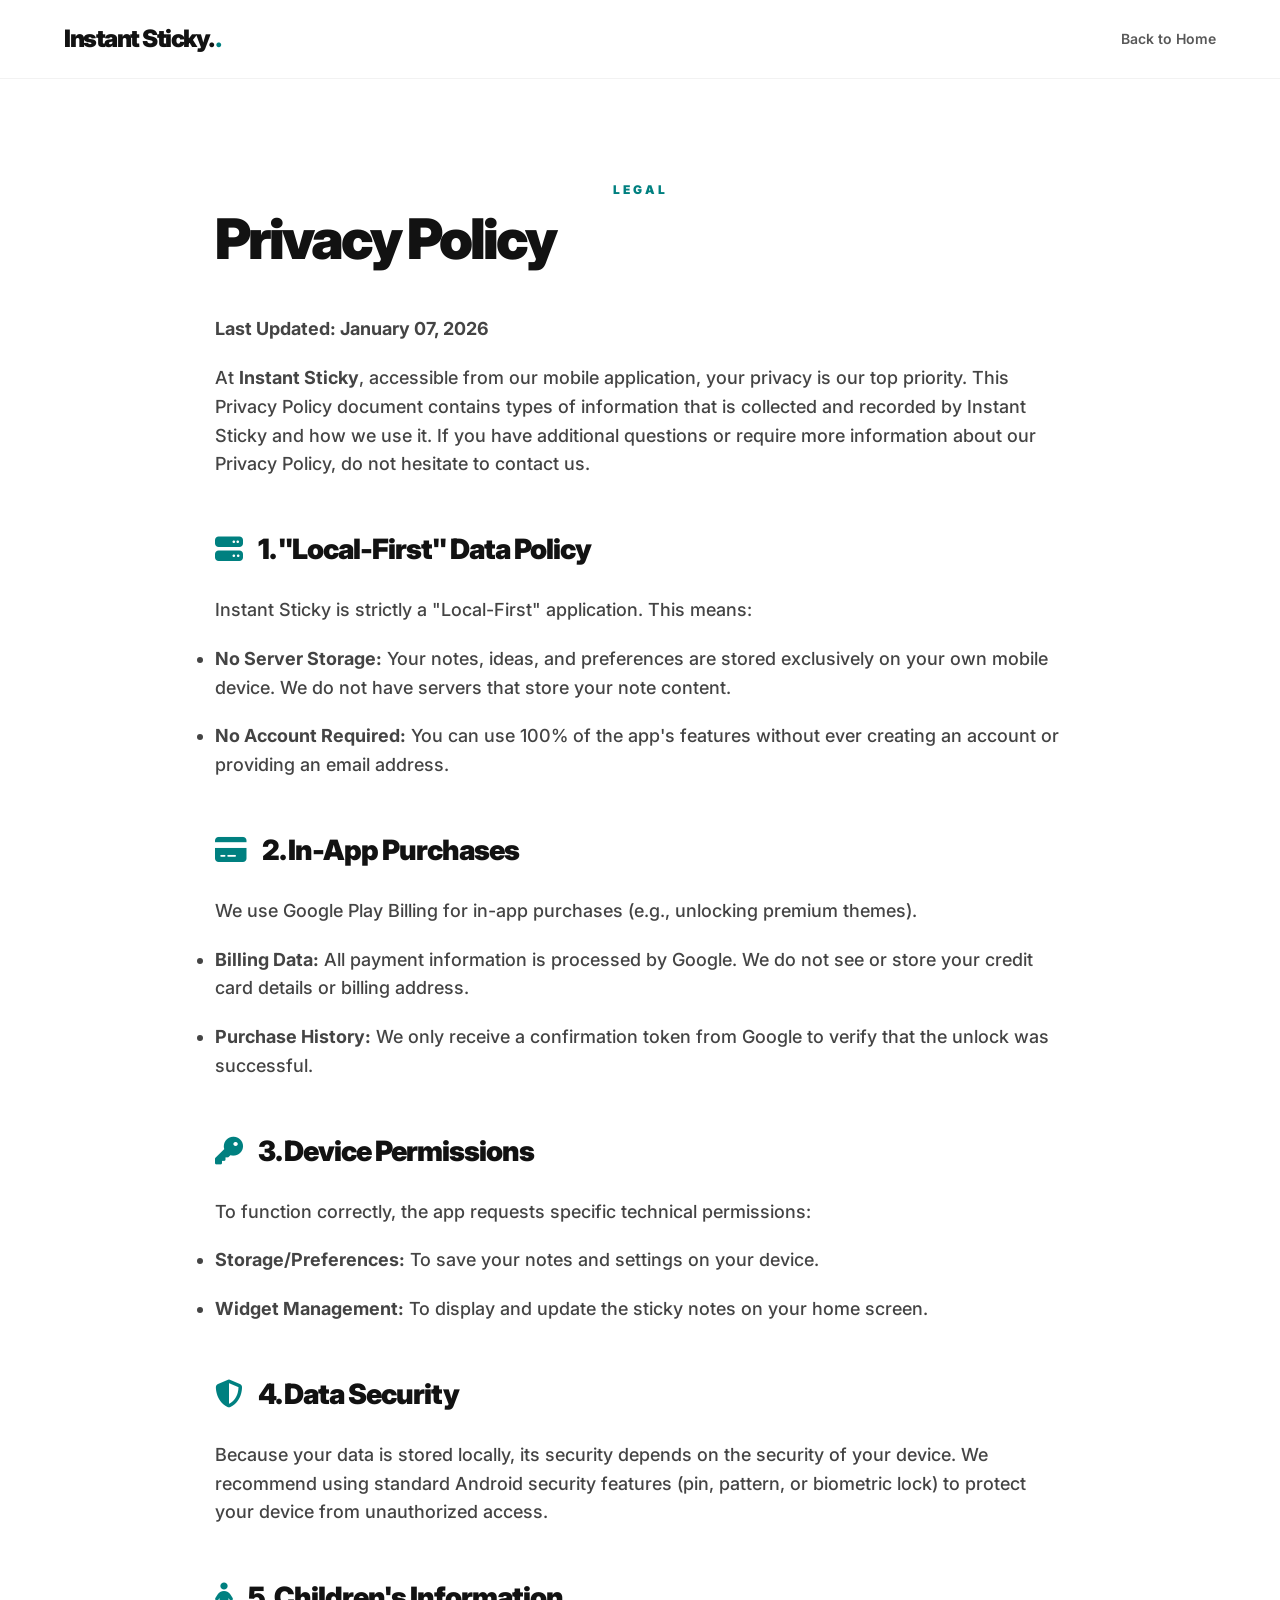
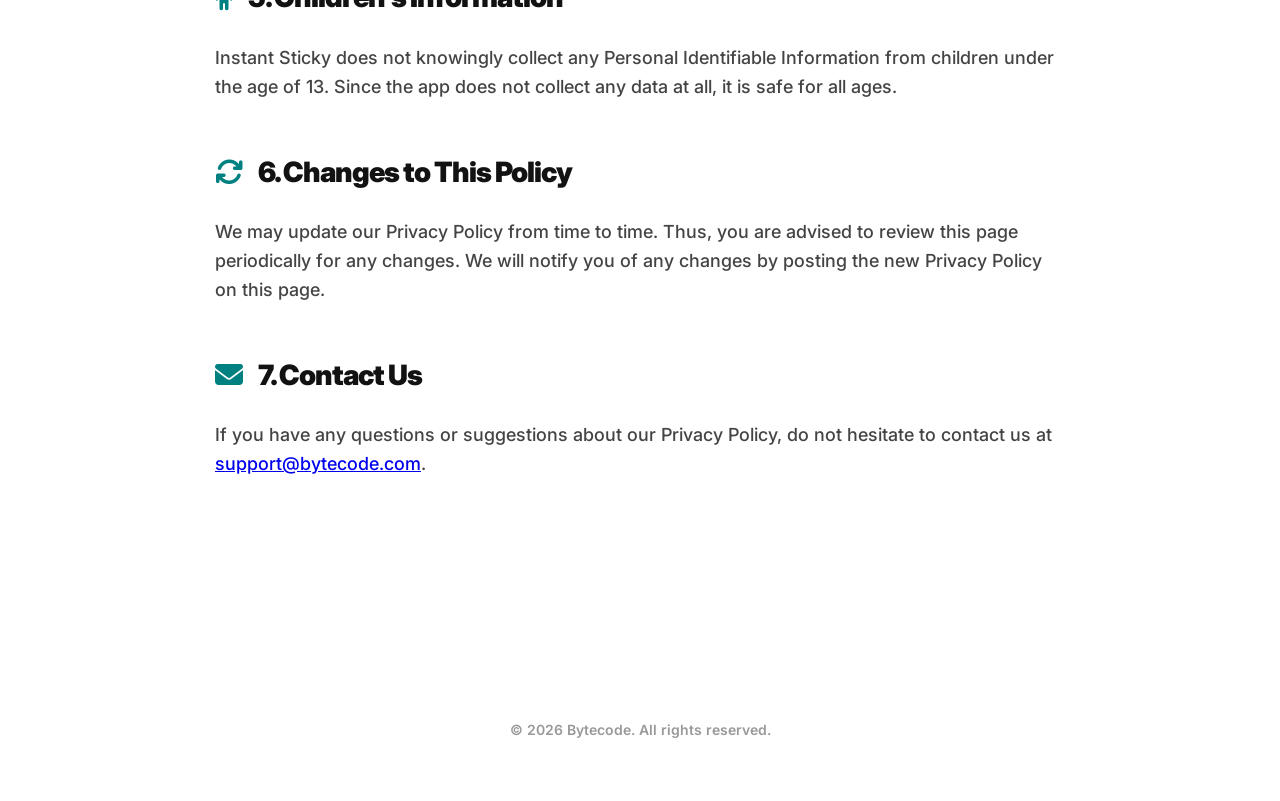
==== privacy.html @ ae7e1cb8 "Add files via upload" ====
<!DOCTYPE html>
<html lang="en">

<head>
    <meta charset="UTF-8">
    <meta name="viewport" content="width=device-width, initial-scale=1.0">
    <title>Privacy Policy | Instant Sticky</title>
    <link rel="stylesheet" href="style.css">
    <link href="https://fonts.googleapis.com/css2?family=Inter:wght@400;500;700;800;900&display=swap" rel="stylesheet">
    <link rel="stylesheet" href="https://cdnjs.cloudflare.com/ajax/libs/font-awesome/6.5.1/css/all.min.css">
</head>

<body>

    <header>
        <div class="container">
            <nav>
                <a href="index.html" class="logo">Instant Sticky.</a>
                <div class="nav-links">
                    <a href="index.html">Back to Home</a>
                </div>
            </nav>
        </div>
    </header>

    <main class="container">
        <section class="legal-content">
            <div class="section-label">Legal</div>
            <h1>Privacy Policy</h1>
            <p><strong>Last Updated: January 07, 2026</strong></p>

            <p>At <strong>Instant Sticky</strong>, accessible from our mobile application, your privacy is our top
                priority. This Privacy Policy document contains types of information that is collected and recorded by
                Instant Sticky and how we use it. If you have additional questions or require more information about our
                Privacy Policy, do not hesitate to contact us.</p>

            <h2><i class="fa-solid fa-server" style="margin-right: 12px; color: var(--primary);"></i> 1. "Local-First"
                Data Policy</h2>
            <p>Instant Sticky is strictly a "Local-First" application. This means:</p>
            <ul>
                <li><strong>No Server Storage:</strong> Your notes, ideas, and preferences are stored exclusively on
                    your own mobile device. We do not have servers that store your note content.</li>
                <li><strong>No Account Required:</strong> You can use 100% of the app's features without ever creating
                    an account or providing an email address.</li>
            </ul>

            <h2><i class="fa-solid fa-credit-card" style="margin-right: 12px; color: var(--primary);"></i> 2. In-App
                Purchases</h2>
            <p>We use Google Play Billing for in-app purchases (e.g., unlocking premium themes).
            <ul>
                <li><strong>Billing Data:</strong> All payment information is processed by Google. We do not see or
                    store your credit card details or billing address.</li>
                <li><strong>Purchase History:</strong> We only receive a confirmation token from Google to verify that
                    the unlock was successful.</li>
            </ul>
            </p>

            <h2><i class="fa-solid fa-key" style="margin-right: 12px; color: var(--primary);"></i> 3. Device Permissions
            </h2>
            <p>To function correctly, the app requests specific technical permissions:</p>
            <ul>
                <li><strong>Storage/Preferences:</strong> To save your notes and settings on your device.</li>
                <li><strong>Widget Management:</strong> To display and update the sticky notes on your home screen.</li>
            </ul>

            <h2><i class="fa-solid fa-shield-halved" style="margin-right: 12px; color: var(--primary);"></i> 4. Data
                Security</h2>
            <p>Because your data is stored locally, its security depends on the security of your device. We recommend
                using standard Android security features (pin, pattern, or biometric lock) to protect your device from
                unauthorized access.</p>

            <h2><i class="fa-solid fa-child" style="margin-right: 12px; color: var(--primary);"></i> 5. Children's
                Information</h2>
            <p>Instant Sticky does not knowingly collect any Personal Identifiable Information from children under the
                age of 13. Since the app does not collect any data at all, it is safe for all ages.</p>

            <h2><i class="fa-solid fa-arrows-rotate" style="margin-right: 12px; color: var(--primary);"></i> 6. Changes
                to This Policy</h2>
            <p>We may update our Privacy Policy from time to time. Thus, you are advised to review this page
                periodically for any changes. We will notify you of any changes by posting the new Privacy Policy on
                this page.</p>

            <h2><i class="fa-solid fa-envelope" style="margin-right: 12px; color: var(--primary);"></i> 7. Contact Us
            </h2>
            <p>If you have any questions or suggestions about our Privacy Policy, do not hesitate to contact us at <a
                    href="mailto:support@bytecode.com">support@bytecode.com</a>.</p>
        </section>
    </main>

    <footer>
        <div class="container">
            <p class="copyright">&copy; 2026 Bytecode. All rights reserved.</p>
        </div>
    </footer>

</body>

</html>
---- style.css ----
:root {
    --primary: #008080;
    --primary-light: #20b2aa;
    --secondary: #fdf082;
    --dark: #121212;
    --light: #f8f9fa;
    --white: #ffffff;
    --shadow: 0 20px 40px rgba(0, 0, 0, 0.1);
    --transition: all 0.4s cubic-bezier(0.165, 0.84, 0.44, 1);
}

* {
    margin: 0;
    padding: 0;
    box-sizing: border-box;
}

body {
    font-family: 'Inter', -apple-system, BlinkMacSystemFont, sans-serif;
    line-height: 1.6;
    color: var(--dark);
    background-color: var(--white);
    overflow-x: hidden;
}

.container {
    max-width: 1200px;
    margin: 0 auto;
    padding: 0 24px;
}

/* Header & Nav */
header {
    padding: 20px 0;
    position: fixed;
    width: 100%;
    top: 0;
    z-index: 1000;
    background: rgba(255, 255, 255, 0.7);
    backdrop-filter: blur(20px);
    border-bottom: 1px solid rgba(0, 0, 0, 0.05);
}

nav {
    display: flex;
    justify-content: space-between;
    align-items: center;
}

.logo {
    font-size: 24px;
    font-weight: 900;
    color: var(--dark);
    text-decoration: none;
    letter-spacing: -1.5px;
}

.logo::after {
    content: '.';
    color: var(--primary);
}

.nav-links a {
    margin-left: 32px;
    text-decoration: none;
    color: var(--dark);
    font-weight: 600;
    font-size: 14px;
    transition: var(--transition);
    opacity: 0.7;
}

.nav-links a:hover {
    opacity: 1;
    color: var(--primary);
}

/* Hero Section */
.hero {
    padding: 180px 0 120px;
    background: radial-gradient(circle at 80% 20%, #e0f2f1 0%, #ffffff 50%);
    position: relative;
    overflow: hidden;
}

.hero-content {
    display: flex;
    align-items: center;
    gap: 80px;
}

.hero-text {
    flex: 1.2;
}

.hero-image-container {
    flex: 1;
    position: relative;
    display: flex;
    justify-content: center;
    align-items: center;
}

.hero-image {
    position: relative;
    z-index: 2;
    transform: perspective(1000px) rotateY(-10deg) rotateX(5deg);
    transition: var(--transition);
}

.hero-image:hover {
    transform: perspective(1000px) rotateY(0deg) rotateX(0deg) scale(1.05);
}

.hero-image img {
    max-width: 400px;
    height: auto;
    filter: drop-shadow(0 30px 60px rgba(0, 0, 0, 0.25));
    animation: float 6s ease-in-out infinite;
}

.hero-shadow {
    position: absolute;
    width: 60%;
    height: 40px;
    background: rgba(0, 0, 0, 0.1);
    bottom: -100px;
    border-radius: 100%;
    filter: blur(20px);
    z-index: 1;
    animation: shadowFloat 6s ease-in-out infinite;
}

@keyframes float {
    0% {
        transform: translateY(0px) rotate(0deg);
    }

    50% {
        transform: translateY(-30px) rotate(2deg);
    }

    100% {
        transform: translateY(0px) rotate(0deg);
    }
}

@keyframes shadowFloat {
    0% {
        transform: scale(1);
        opacity: 0.4;
    }

    50% {
        transform: scale(0.8);
        opacity: 0.2;
    }

    100% {
        transform: scale(1);
        opacity: 0.4;
    }
}

h1 {
    font-size: 72px;
    line-height: 1;
    font-weight: 900;
    margin-bottom: 24px;
    letter-spacing: -3px;
    color: var(--dark);
}

.highlight {
    background: linear-gradient(120deg, var(--primary) 0%, var(--primary-light) 100%);
    -webkit-background-clip: text;
    background-clip: text;
    -webkit-text-fill-color: transparent;
}

.hero-description {
    font-size: 20px;
    color: #555;
    margin-bottom: 48px;
    max-width: 550px;
    font-weight: 500;
}

.hero-btns {
    display: flex;
    gap: 16px;
}

.btn {
    display: inline-block;
    padding: 18px 36px;
    border-radius: 16px;
    text-decoration: none;
    font-weight: 800;
    font-size: 16px;
    transition: var(--transition);
    cursor: pointer;
    border: none;
}

.btn-primary {
    background: var(--dark);
    color: var(--white);
    box-shadow: 0 10px 20px rgba(0, 0, 0, 0.15);
}

.btn-primary:hover {
    background: var(--primary);
    transform: translateY(-5px);
    box-shadow: 0 15px 30px rgba(0, 128, 128, 0.3);
}

.btn-secondary-web {
    background: rgba(0, 0, 0, 0.05);
    color: var(--dark);
}

.btn-secondary-web:hover {
    background: rgba(0, 0, 0, 0.1);
    transform: translateY(-5px);
}

/* Features */
.features {
    padding: 120px 0;
}

.section-label {
    text-align: center;
    color: var(--primary);
    text-transform: uppercase;
    font-weight: 900;
    font-size: 12px;
    letter-spacing: 3px;
    margin-bottom: 12px;
}

.section-title {
    text-align: center;
    font-size: 48px;
    font-weight: 900;
    margin-bottom: 80px;
    letter-spacing: -2px;
}

.feature-grid {
    display: grid;
    grid-template-columns: repeat(3, 1fr);
    gap: 40px;
}

.feature-card {
    padding: 48px;
    border-radius: 32px;
    background: var(--white);
    border: 1px solid rgba(0, 0, 0, 0.05);
    box-shadow: var(--shadow);
    transition: var(--transition);
}

.feature-card:hover {
    transform: translateY(-15px);
    border-color: var(--primary-light);
}

.feature-icon {
    width: 64px;
    height: 64px;
    background: #e0f2f1;
    border-radius: 20px;
    display: flex;
    align-items: center;
    justify-content: center;
    margin-bottom: 32px;
    font-size: 28px;
    color: var(--primary);
}

.feature-card h3 {
    font-size: 24px;
    margin-bottom: 16px;
    font-weight: 800;
    letter-spacing: -1px;
}

.feature-card p {
    color: #666;
    font-size: 16px;
    font-weight: 500;
}

/* How It Works */
.how-it-works {
    padding: 120px 0;
    background-color: var(--light);
}

.steps-grid {
    display: grid;
    grid-template-columns: repeat(3, 1fr);
    gap: 32px;
}

.step-card {
    position: relative;
    padding-top: 40px;
}

.step-number {
    font-size: 64px;
    font-weight: 900;
    color: var(--primary);
    opacity: 0.1;
    position: absolute;
    top: 0;
    left: 0;
}

.step-card h3 {
    font-size: 24px;
    margin-bottom: 12px;
    font-weight: 800;
    position: relative;
    z-index: 1;
}

/* Premium Section */
.premium {
    padding: 140px 0;
    background: var(--dark);
    color: var(--white);
    border-radius: 64px;
    margin: 0 40px;
    text-align: center;
}

.premium-content {
    max-width: 900px;
    margin: 0 auto;
}

.premium-grid {
    display: flex;
    justify-content: center;
    gap: 32px;
    margin: 64px 0;
    flex-wrap: wrap;
}

.theme-preview {
    width: 200px;
    height: 120px;
    border-radius: 24px;
    display: flex;
    align-items: center;
    justify-content: center;
    font-weight: 900;
    font-size: 18px;
    box-shadow: 0 20px 40px rgba(0, 0, 0, 0.3);
    transition: var(--transition);
}

.theme-preview:hover {
    transform: scale(1.1) rotate(2deg);
}

.neon {
    background: #CCFF00;
    color: #000;
}

.pastel {
    background: #E6E6FA;
    color: #000;
}

.custom {
    background: linear-gradient(45deg, #008080, #20b2aa);
    color: #fff;
}

/* FAQ */
.faq {
    padding: 120px 0;
}

.faq-grid {
    max-width: 800px;
    margin: 0 auto;
    display: grid;
    gap: 24px;
}

.faq-item {
    padding: 32px;
    background: var(--light);
    border-radius: 20px;
}

.faq-item h4 {
    font-size: 18px;
    margin-bottom: 12px;
    font-weight: 800;
}

/* Legal Content Page */
.legal-content {
    padding: 180px 0 120px;
    max-width: 850px;
    margin: 0 auto;
}

.legal-content h1 {
    font-size: 56px;
    margin-bottom: 48px;
}

.legal-content h2 {
    margin: 48px 0 24px;
    font-size: 28px;
    font-weight: 900;
    letter-spacing: -1px;
}

.legal-content p,
.legal-content li {
    font-size: 18px;
    color: #444;
    margin-bottom: 20px;
    font-weight: 500;
}

/* Footer */
footer {
    padding: 100px 0 60px;
    background: #fff;
}

.footer-content {
    display: flex;
    justify-content: space-between;
    align-items: center;
    margin-bottom: 60px;
}

.copyright {
    color: #999;
    font-size: 14px;
    text-align: center;
    font-weight: 600;
}

/* Responsive */
@media (max-width: 1024px) {
    h1 {
        font-size: 56px;
    }

    .hero-content {
        flex-direction: column;
        text-align: center;
    }

    .hero-text {
        order: 1;
    }

    .hero-image-container {
        order: 2;
        margin-top: 60px;
    }

    .feature-grid,
    .steps-grid {
        grid-template-columns: 1fr;
    }

    .premium {
        margin: 0 20px;
        border-radius: 32px;
    }
}
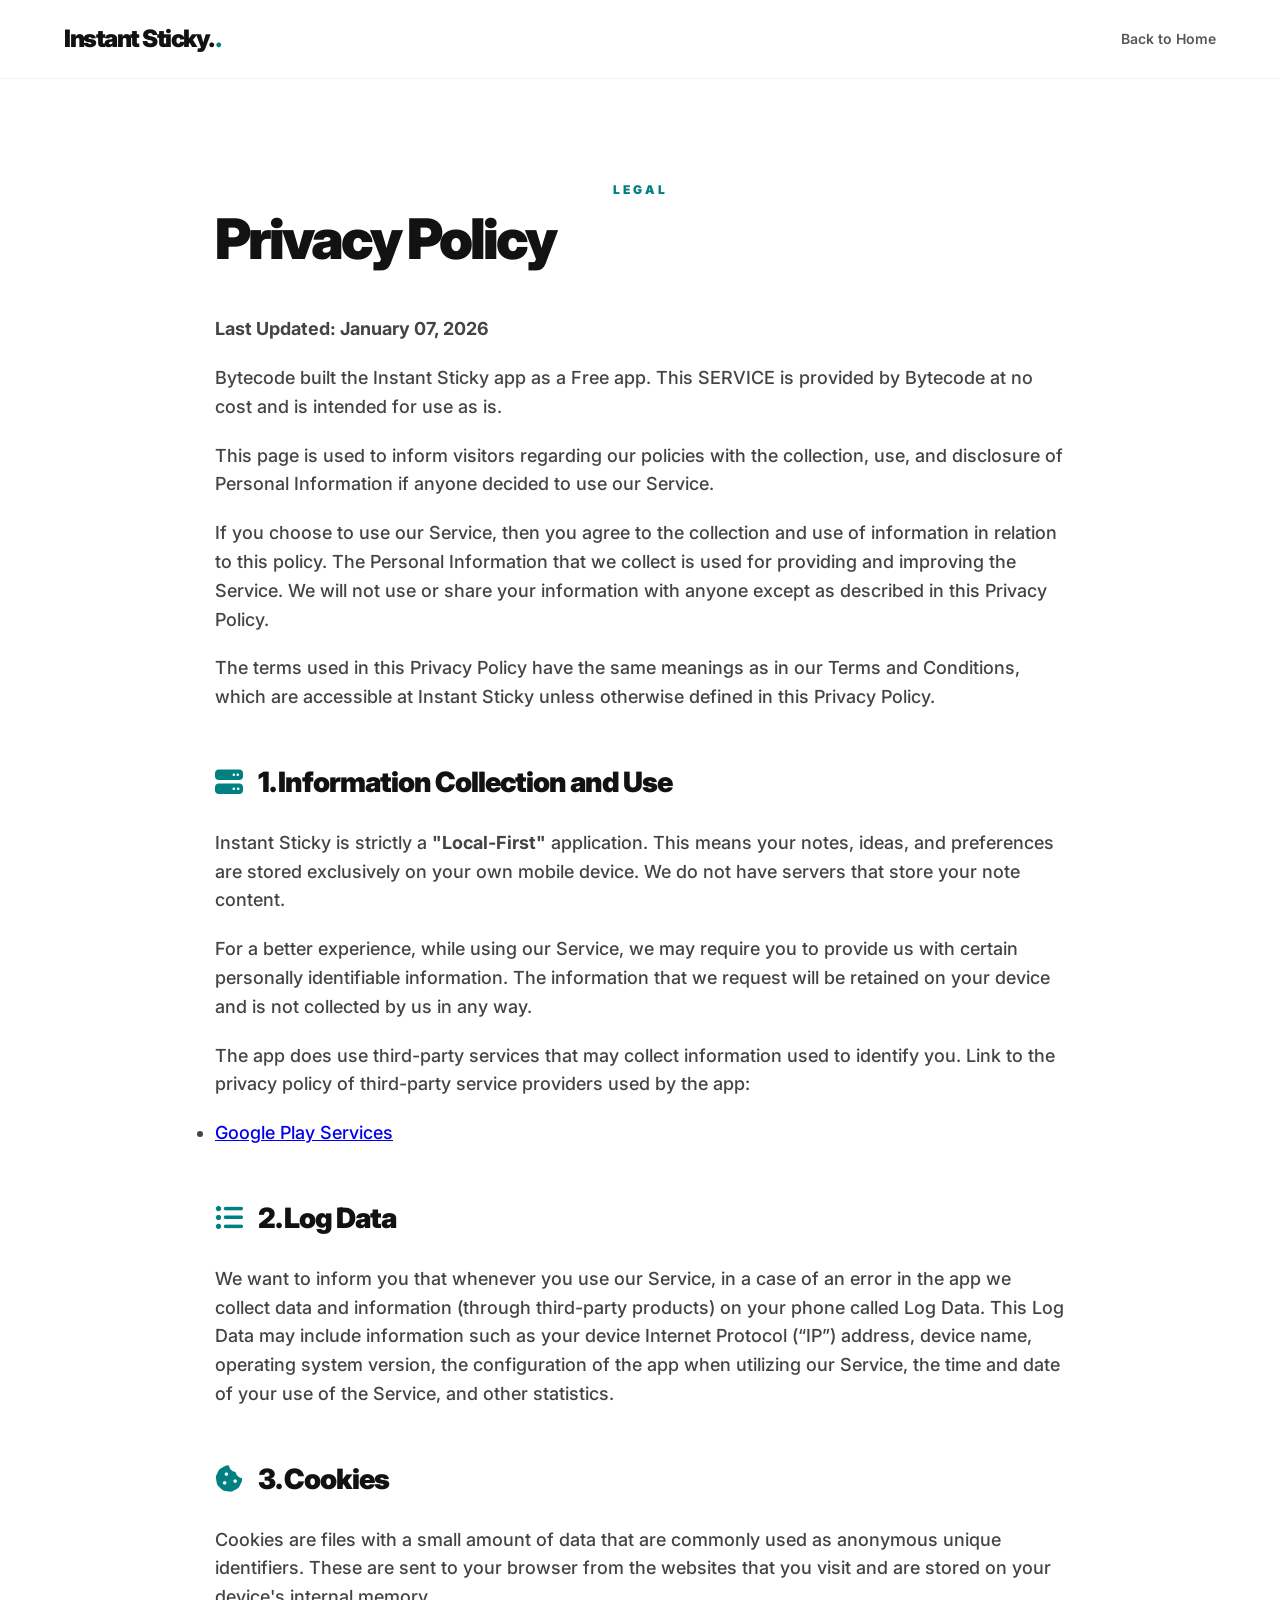
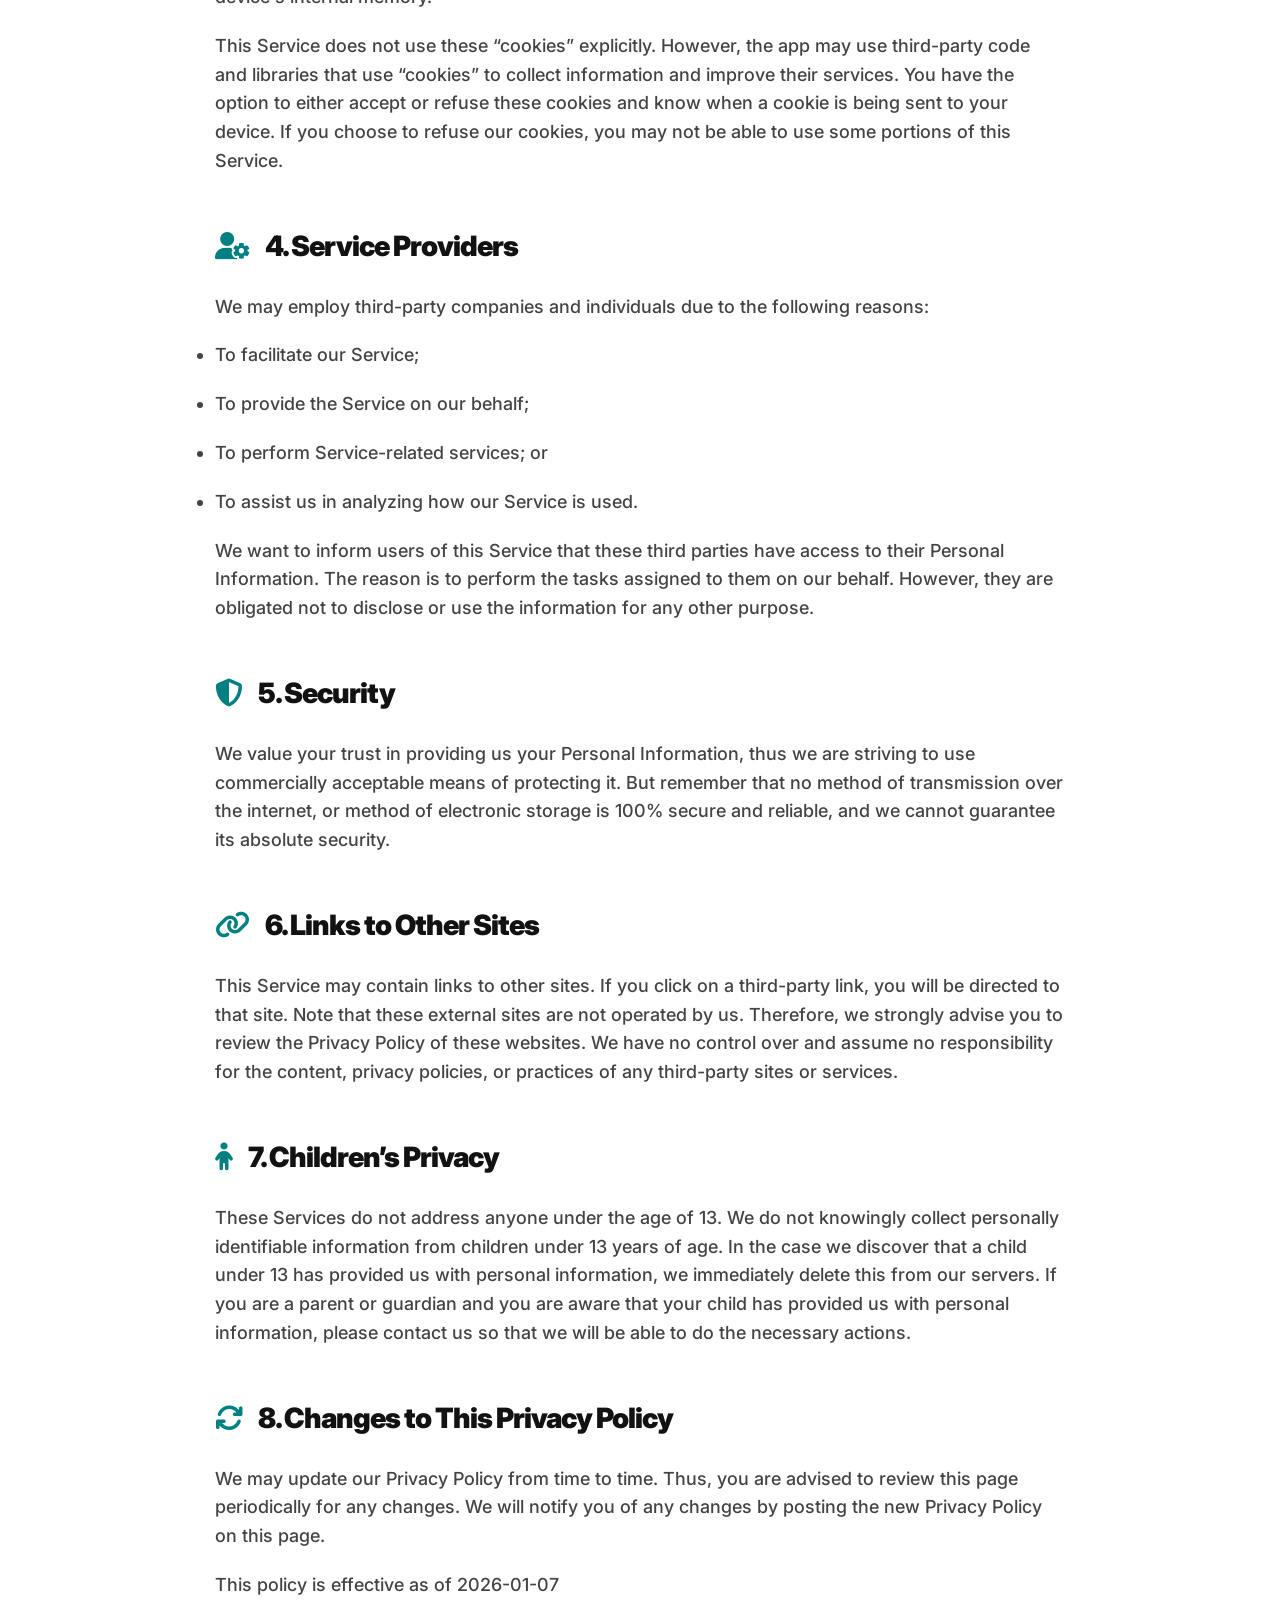
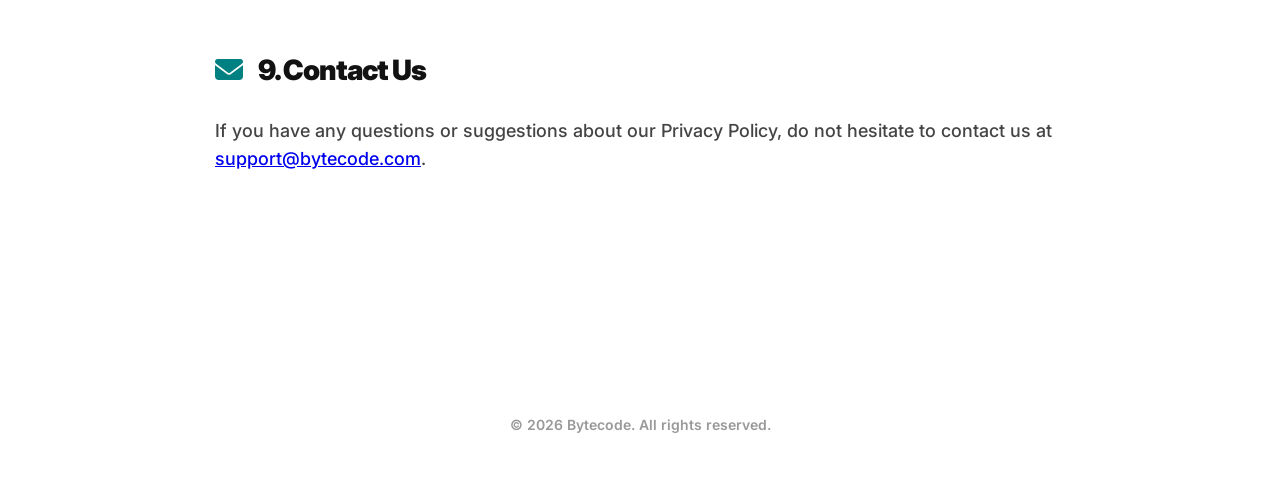
==== commit a85ec05a: "Add files via upload" ====
--- a/privacy.html
+++ b/privacy.html
@@ -29,58 +29,93 @@
             <h1>Privacy Policy</h1>
             <p><strong>Last Updated: January 07, 2026</strong></p>
 
-            <p>At <strong>Instant Sticky</strong>, accessible from our mobile application, your privacy is our top
-                priority. This Privacy Policy document contains types of information that is collected and recorded by
-                Instant Sticky and how we use it. If you have additional questions or require more information about our
-                Privacy Policy, do not hesitate to contact us.</p>
+            <p>Bytecode built the Instant Sticky app as a Free app. This SERVICE is provided by Bytecode at no cost and
+                is intended for use as is.</p>
 
-            <h2><i class="fa-solid fa-server" style="margin-right: 12px; color: var(--primary);"></i> 1. "Local-First"
-                Data Policy</h2>
-            <p>Instant Sticky is strictly a "Local-First" application. This means:</p>
+            <p>This page is used to inform visitors regarding our policies with the collection, use, and disclosure of
+                Personal Information if anyone decided to use our Service.</p>
+
+            <p>If you choose to use our Service, then you agree to the collection and use of information in relation to
+                this policy. The Personal Information that we collect is used for providing and improving the Service.
+                We will not use or share your information with anyone except as described in this Privacy Policy.</p>
+
+            <p>The terms used in this Privacy Policy have the same meanings as in our Terms and Conditions, which are
+                accessible at Instant Sticky unless otherwise defined in this Privacy Policy.</p>
+
+            <h2><i class="fa-solid fa-server" style="margin-right: 12px; color: var(--primary);"></i> 1. Information
+                Collection and Use</h2>
+            <p>Instant Sticky is strictly a <strong>"Local-First"</strong> application. This means your notes, ideas,
+                and preferences are stored exclusively on your own mobile device. We do not have servers that store your
+                note content.</p>
+            <p>For a better experience, while using our Service, we may require you to provide us with certain
+                personally identifiable information. The information that we request will be retained on your device and
+                is not collected by us in any way.</p>
+            <p>The app does use third-party services that may collect information used to identify you. Link to the
+                privacy policy of third-party service providers used by the app:</p>
             <ul>
-                <li><strong>No Server Storage:</strong> Your notes, ideas, and preferences are stored exclusively on
-                    your own mobile device. We do not have servers that store your note content.</li>
-                <li><strong>No Account Required:</strong> You can use 100% of the app's features without ever creating
-                    an account or providing an email address.</li>
+                <li><a href="https://www.google.com/policies/privacy/" target="_blank">Google Play Services</a></li>
             </ul>
 
-            <h2><i class="fa-solid fa-credit-card" style="margin-right: 12px; color: var(--primary);"></i> 2. In-App
-                Purchases</h2>
-            <p>We use Google Play Billing for in-app purchases (e.g., unlocking premium themes).
+            <h2><i class="fa-solid fa-list-ul" style="margin-right: 12px; color: var(--primary);"></i> 2. Log Data</h2>
+            <p>We want to inform you that whenever you use our Service, in a case of an error in the app we collect data
+                and information (through third-party products) on your phone called Log Data. This Log Data may include
+                information such as your device Internet Protocol (“IP”) address, device name, operating system version,
+                the configuration of the app when utilizing our Service, the time and date of your use of the Service,
+                and other statistics.</p>
+
+            <h2><i class="fa-solid fa-cookie-bite" style="margin-right: 12px; color: var(--primary);"></i> 3. Cookies
+            </h2>
+            <p>Cookies are files with a small amount of data that are commonly used as anonymous unique identifiers.
+                These are sent to your browser from the websites that you visit and are stored on your device's internal
+                memory.</p>
+            <p>This Service does not use these “cookies” explicitly. However, the app may use third-party code and
+                libraries that use “cookies” to collect information and improve their services. You have the option to
+                either accept or refuse these cookies and know when a cookie is being sent to your device. If you choose
+                to refuse our cookies, you may not be able to use some portions of this Service.</p>
+
+            <h2><i class="fa-solid fa-user-gear" style="margin-right: 12px; color: var(--primary);"></i> 4. Service
+                Providers</h2>
+            <p>We may employ third-party companies and individuals due to the following reasons:</p>
             <ul>
-                <li><strong>Billing Data:</strong> All payment information is processed by Google. We do not see or
-                    store your credit card details or billing address.</li>
-                <li><strong>Purchase History:</strong> We only receive a confirmation token from Google to verify that
-                    the unlock was successful.</li>
+                <li>To facilitate our Service;</li>
+                <li>To provide the Service on our behalf;</li>
+                <li>To perform Service-related services; or</li>
+                <li>To assist us in analyzing how our Service is used.</li>
             </ul>
+            <p>We want to inform users of this Service that these third parties have access to their Personal
+                Information. The reason is to perform the tasks assigned to them on our behalf. However, they are
+                obligated not to disclose or use the information for any other purpose.</p>
+
+            <h2><i class="fa-solid fa-shield-halved" style="margin-right: 12px; color: var(--primary);"></i> 5. Security
+            </h2>
+            <p>We value your trust in providing us your Personal Information, thus we are striving to use commercially
+                acceptable means of protecting it. But remember that no method of transmission over the internet, or
+                method of electronic storage is 100% secure and reliable, and we cannot guarantee its absolute security.
             </p>
 
-            <h2><i class="fa-solid fa-key" style="margin-right: 12px; color: var(--primary);"></i> 3. Device Permissions
-            </h2>
-            <p>To function correctly, the app requests specific technical permissions:</p>
-            <ul>
-                <li><strong>Storage/Preferences:</strong> To save your notes and settings on your device.</li>
-                <li><strong>Widget Management:</strong> To display and update the sticky notes on your home screen.</li>
-            </ul>
+            <h2><i class="fa-solid fa-link" style="margin-right: 12px; color: var(--primary);"></i> 6. Links to Other
+                Sites</h2>
+            <p>This Service may contain links to other sites. If you click on a third-party link, you will be directed
+                to that site. Note that these external sites are not operated by us. Therefore, we strongly advise you
+                to review the Privacy Policy of these websites. We have no control over and assume no responsibility for
+                the content, privacy policies, or practices of any third-party sites or services.</p>
 
-            <h2><i class="fa-solid fa-shield-halved" style="margin-right: 12px; color: var(--primary);"></i> 4. Data
-                Security</h2>
-            <p>Because your data is stored locally, its security depends on the security of your device. We recommend
-                using standard Android security features (pin, pattern, or biometric lock) to protect your device from
-                unauthorized access.</p>
+            <h2><i class="fa-solid fa-child" style="margin-right: 12px; color: var(--primary);"></i> 7. Children’s
+                Privacy</h2>
+            <p>These Services do not address anyone under the age of 13. We do not knowingly collect personally
+                identifiable information from children under 13 years of age. In the case we discover that a child under
+                13 has provided us with personal information, we immediately delete this from our servers. If you are a
+                parent or guardian and you are aware that your child has provided us with personal information, please
+                contact us so that we will be able to do the necessary actions.</p>
 
-            <h2><i class="fa-solid fa-child" style="margin-right: 12px; color: var(--primary);"></i> 5. Children's
-                Information</h2>
-            <p>Instant Sticky does not knowingly collect any Personal Identifiable Information from children under the
-                age of 13. Since the app does not collect any data at all, it is safe for all ages.</p>
-
-            <h2><i class="fa-solid fa-arrows-rotate" style="margin-right: 12px; color: var(--primary);"></i> 6. Changes
-                to This Policy</h2>
+            <h2><i class="fa-solid fa-arrows-rotate" style="margin-right: 12px; color: var(--primary);"></i> 8. Changes
+                to This Privacy Policy</h2>
             <p>We may update our Privacy Policy from time to time. Thus, you are advised to review this page
                 periodically for any changes. We will notify you of any changes by posting the new Privacy Policy on
                 this page.</p>
+            <p>This policy is effective as of 2026-01-07</p>
 
-            <h2><i class="fa-solid fa-envelope" style="margin-right: 12px; color: var(--primary);"></i> 7. Contact Us
+            <h2><i class="fa-solid fa-envelope" style="margin-right: 12px; color: var(--primary);"></i> 9. Contact Us
             </h2>
             <p>If you have any questions or suggestions about our Privacy Policy, do not hesitate to contact us at <a
                     href="mailto:support@bytecode.com">support@bytecode.com</a>.</p>
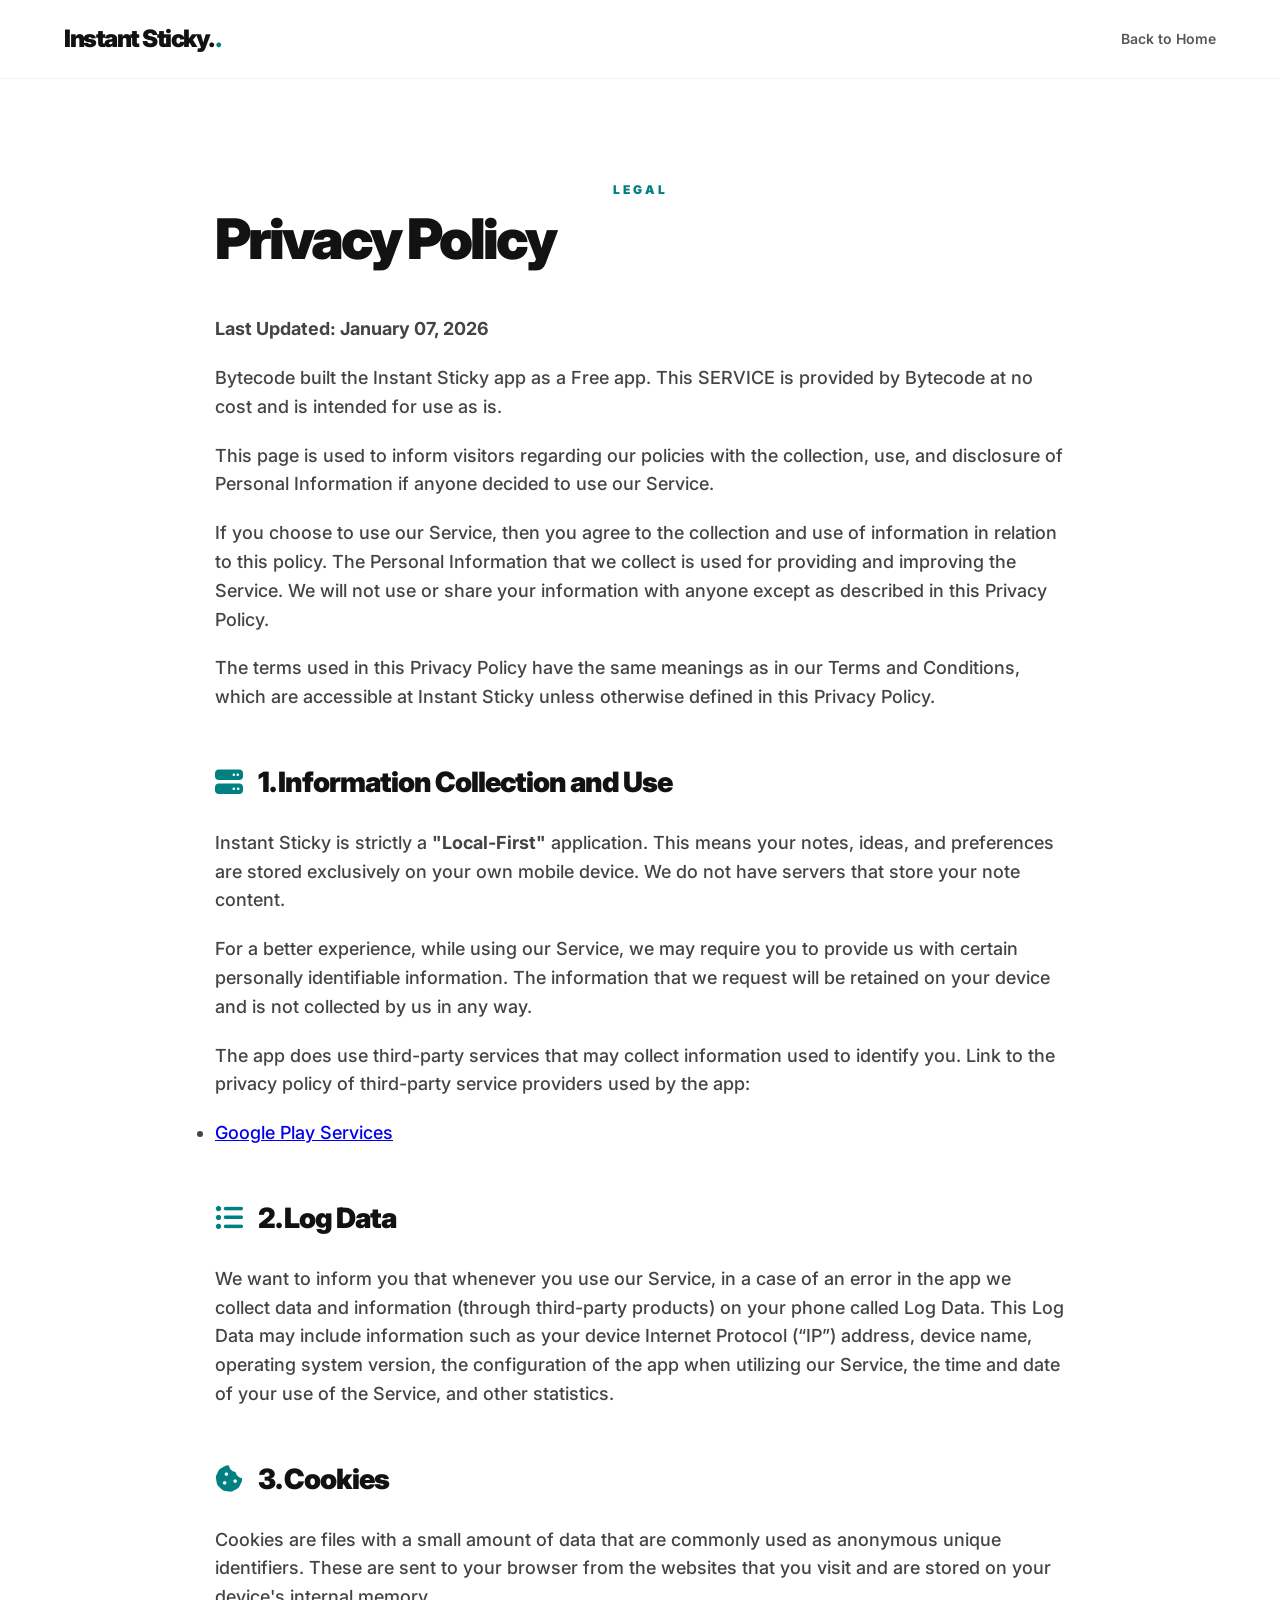
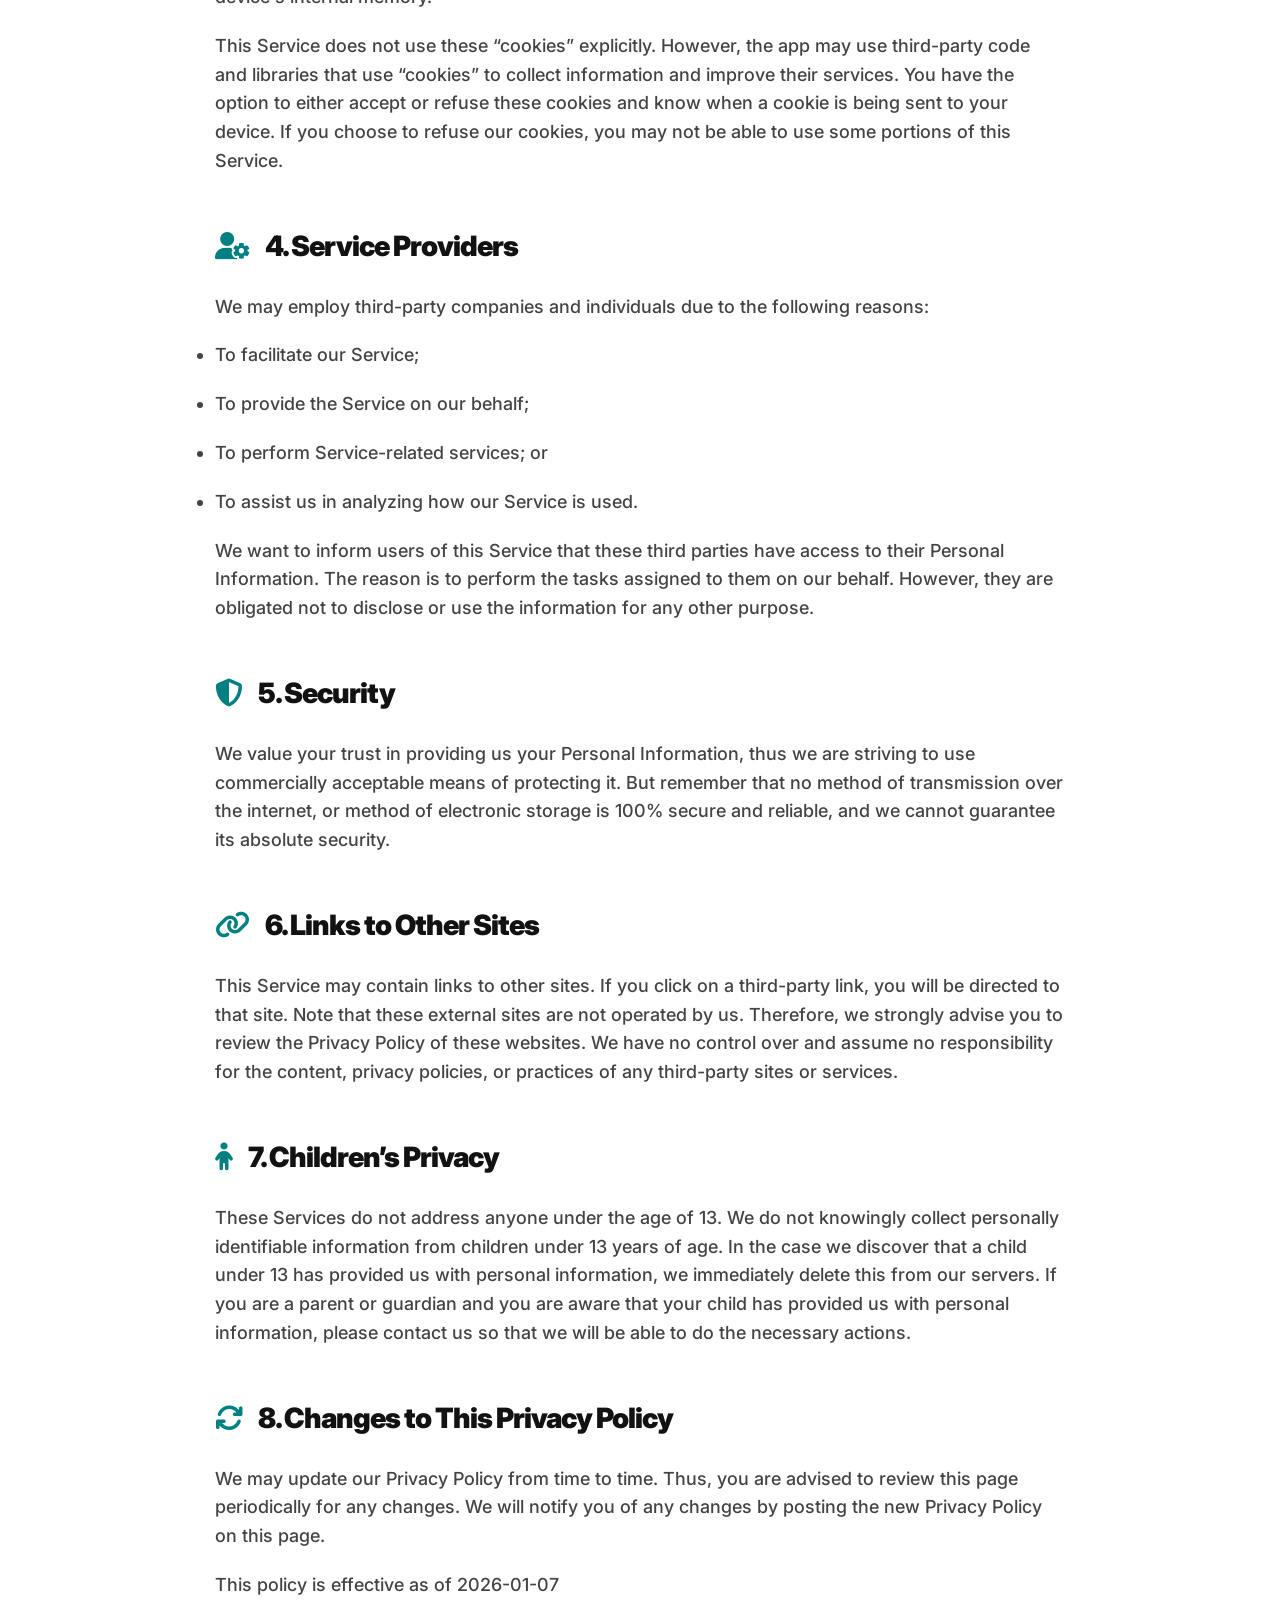
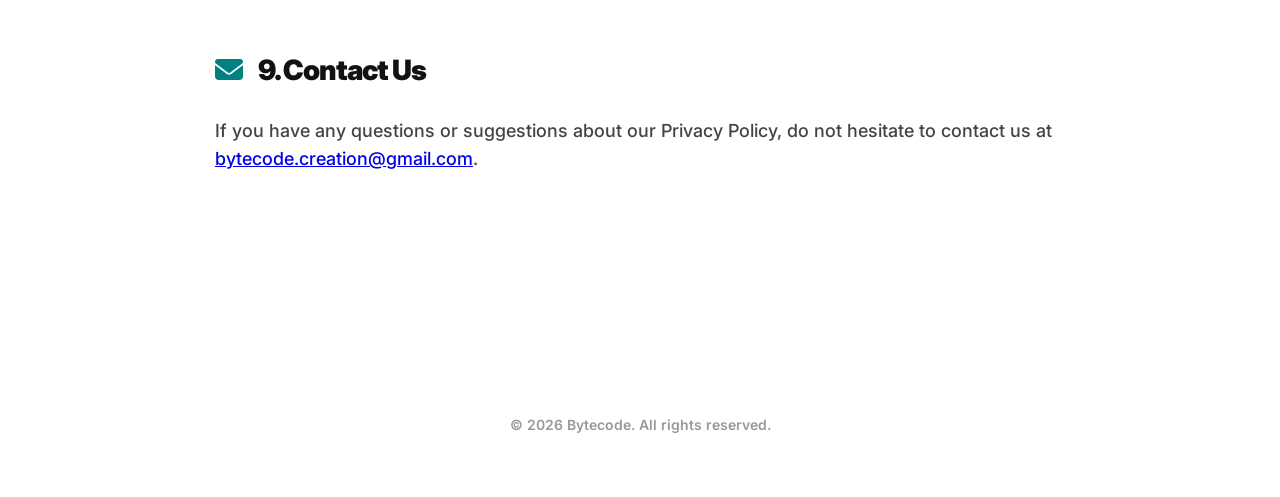
==== commit 3476d14c: "Update privacy.html" ====
--- a/privacy.html
+++ b/privacy.html
@@ -118,7 +118,7 @@
             <h2><i class="fa-solid fa-envelope" style="margin-right: 12px; color: var(--primary);"></i> 9. Contact Us
             </h2>
             <p>If you have any questions or suggestions about our Privacy Policy, do not hesitate to contact us at <a
-                    href="mailto:support@bytecode.com">support@bytecode.com</a>.</p>
+                    href="mailto:support@bytecode.com">bytecode.creation@gmail.com</a>.</p>
         </section>
     </main>
 
@@ -130,4 +130,4 @@
 
 </body>
 
-</html>+</html>
